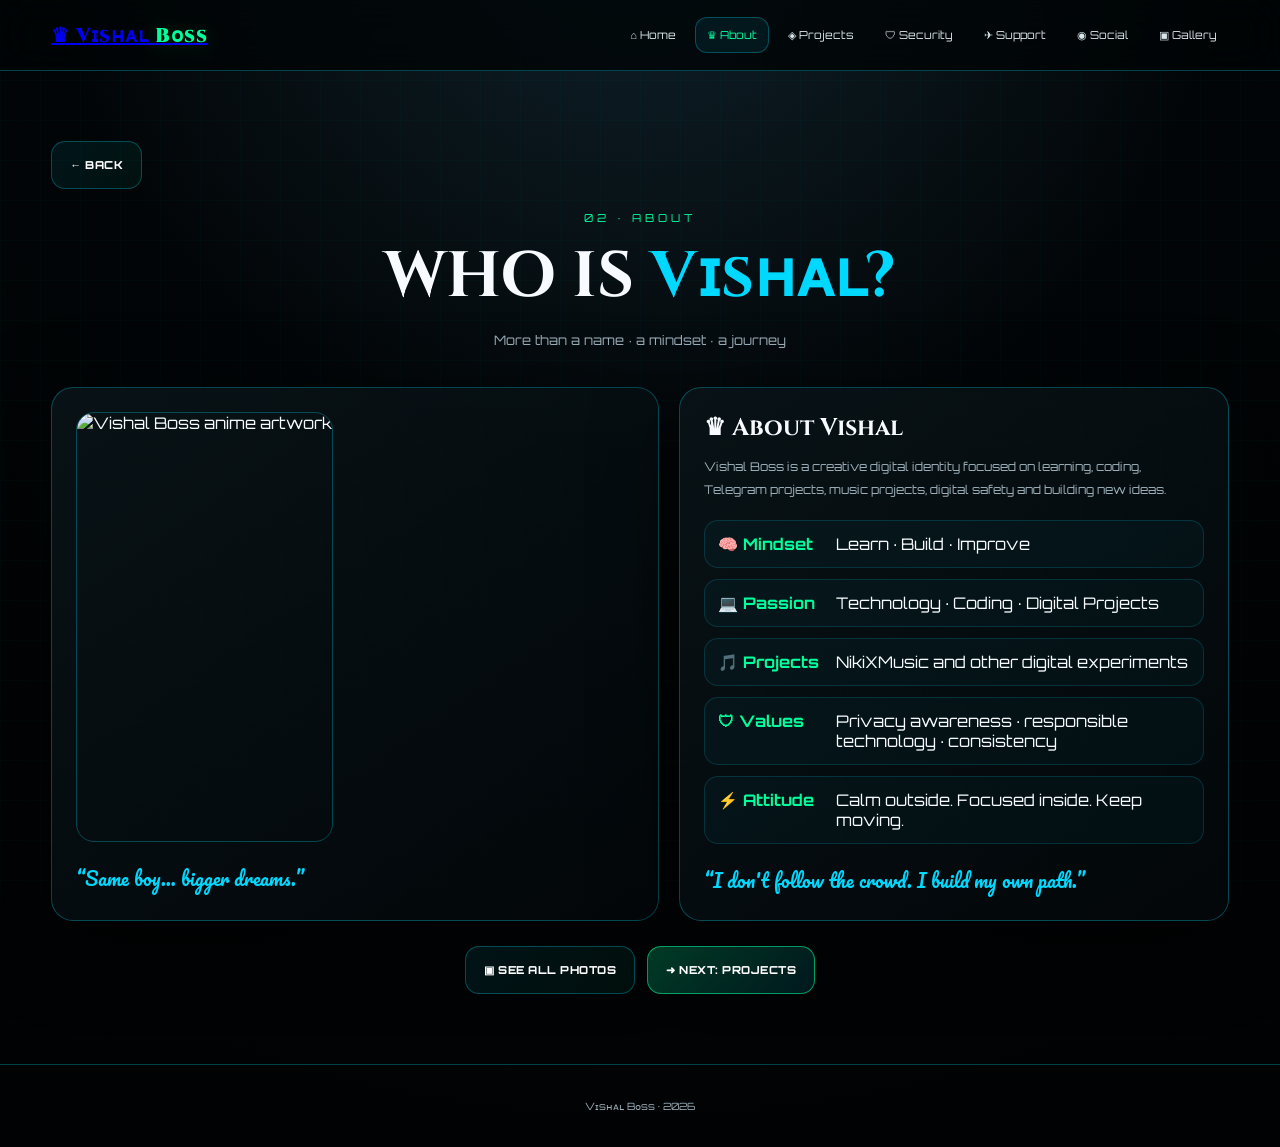
==== about.html @ 3a6fa352 "Add files via upload" ====
<!doctype html><html lang="en"><head><meta charset="utf-8"><meta name="viewport" content="width=device-width,initial-scale=1"><title>Who Is Vishal? — Vɪsʜᴀʟ Bᴏss</title><link rel="stylesheet" href="style.css"></head><body><header class="topbar"><div class="container nav"><a class="brand" href="home.html">♛ Vɪsʜᴀʟ <span>Bᴏss</span></a><button class="menuBtn" onclick="toggleNav()">☰</button><nav class="navlinks"><a href="home.html">⌂ Home</a><a class="active" href="about.html">♛ About</a><a href="projects.html">◈ Projects</a><a href="security.html">🛡 Security</a><a href="support.html">✈ Support</a><a href="social.html">◉ Social</a><a href="gallery.html">▣ Gallery</a></nav></div></header><main class="container page"><button class="btn back" onclick="goBack()">← BACK</button><div class="page-head"><div class="num">02 · ABOUT</div><h1>WHO IS <span style="color:var(--cyan)">Vɪsʜᴀʟ?</span></h1><p>More than a name · a mindset · a journey</p></div><div class="profile"><div class="card"><img src="assets/about.jpg" alt="Vishal Boss anime artwork" onclick="openLight(this.src)"><div class="quote">“Same boy… bigger dreams.”</div></div><div class="card"><h2>♛ About Vishal</h2><p style="margin-top:12px">Vishal Boss is a creative digital identity focused on learning, coding, Telegram projects, music projects, digital safety and building new ideas.</p><div class="facts"><div class="fact"><b>🧠 Mindset</b><span>Learn · Build · Improve</span></div><div class="fact"><b>💻 Passion</b><span>Technology · Coding · Digital Projects</span></div><div class="fact"><b>🎵 Projects</b><span>NikiXMusic and other digital experiments</span></div><div class="fact"><b>🛡 Values</b><span>Privacy awareness · responsible technology · consistency</span></div><div class="fact"><b>⚡ Attitude</b><span>Calm outside. Focused inside. Keep moving.</span></div></div><div class="quote">“I don't follow the crowd. I build my own path.”</div></div></div><div class="buttons"><a class="btn" href="gallery.html">▣ SEE ALL PHOTOS</a><a class="btn primary" href="projects.html">➜ NEXT: PROJECTS</a></div></main><div id="lightbox" class="lightbox" onclick="closeLight()"><button class="close">✕</button><img src="assets/about.jpg" alt="Preview"></div><footer class="footer">Vɪsʜᴀʟ Bᴏss · <span class="year"></span></footer><script src="script.js"></script></body></html>
---- style.css ----
@import url('https://fonts.googleapis.com/css2?family=Cinzel:wght@600;700;800;900&family=Orbitron:wght@500;600;700;800&family=Pacifico&display=swap');
:root{--bg:#020507;--panel:rgba(7,13,17,.82);--panel2:rgba(8,20,25,.72);--text:#f7fbff;--muted:#9db0ba;--cyan:#00d9ff;--green:#00ff9d;--red:#ff174f;--blue:#1da1ff;--line:rgba(0,230,255,.28);--glow:rgba(0,255,157,.22);--shadow:0 20px 80px rgba(0,0,0,.55)}
*{box-sizing:border-box;margin:0;padding:0}html{scroll-behavior:smooth}body{min-height:100vh;background:radial-gradient(circle at 50% -10%,#10232c 0,#020507 42%,#010203 100%);color:var(--text);font-family:'Orbitron',Arial,sans-serif;overflow-x:hidden}body:before{content:"";position:fixed;inset:0;pointer-events:none;z-index:-2;background:linear-gradient(rgba(0,255,157,.025) 1px,transparent 1px),linear-gradient(90deg,rgba(0,217,255,.025) 1px,transparent 1px);background-size:40px 40px}.container{width:min(1180px,92%);margin:auto}.topbar{position:sticky;top:0;z-index:50;background:rgba(1,4,6,.78);backdrop-filter:blur(18px);border-bottom:1px solid var(--line)}.nav{min-height:70px;display:flex;align-items:center;justify-content:space-between;gap:15px}.brand{font-family:'Cinzel',serif;font-size:20px;font-weight:900;letter-spacing:1px}.brand span{color:var(--green);text-shadow:0 0 20px var(--glow)}.navlinks{display:flex;gap:7px;flex-wrap:wrap;justify-content:flex-end}.navlinks a{color:#d9e7ec;text-decoration:none;font-size:11px;padding:10px 11px;border:1px solid transparent;border-radius:12px}.navlinks a:hover,.navlinks a.active{border-color:var(--line);background:rgba(0,217,255,.08);color:var(--green)}.menuBtn{display:none;background:none;border:1px solid var(--line);color:white;border-radius:10px;padding:10px;font-size:18px}.hero{min-height:calc(100vh - 70px);display:grid;place-items:center;padding:55px 0}.hero-card{position:relative;overflow:hidden;border:1px solid var(--line);border-radius:30px;background:var(--panel);box-shadow:var(--shadow);padding:24px}.hero-card:after{content:"";position:absolute;inset:-40%;background:conic-gradient(from 0deg,transparent,rgba(0,255,157,.12),transparent 35%);animation:spin 12s linear infinite;z-index:0}.hero-inner{position:relative;z-index:1}.hero-img{width:100%;max-height:680px;object-fit:cover;border-radius:23px;border:1px solid rgba(255,255,255,.08);display:block;filter:saturate(1.05) contrast(1.05)}.hero-copy{text-align:center;padding:30px 10px 10px}.eyebrow{font-size:12px;letter-spacing:5px;color:var(--green);margin-bottom:13px}.title{font-family:'Cinzel',serif;font-size:clamp(48px,10vw,108px);line-height:.95;letter-spacing:3px;text-transform:uppercase;text-shadow:0 0 25px rgba(0,217,255,.22)}.title .accent{color:var(--cyan)}.script{font-family:'Pacifico',cursive;color:var(--green);font-size:clamp(18px,3vw,28px);margin-top:14px}.tagline{max-width:700px;margin:18px auto;color:var(--muted);line-height:1.8;font-size:13px}.buttons{display:flex;gap:12px;justify-content:center;flex-wrap:wrap;margin-top:25px}.btn{display:inline-flex;align-items:center;justify-content:center;gap:10px;min-height:48px;padding:0 18px;border:1px solid var(--line);border-radius:14px;color:white;text-decoration:none;background:linear-gradient(135deg,rgba(0,217,255,.08),rgba(0,255,157,.05));font-family:'Orbitron',sans-serif;font-size:11px;font-weight:800;letter-spacing:.5px;transition:.25s;cursor:pointer}.btn:hover{transform:translateY(-3px);border-color:var(--green);box-shadow:0 12px 30px var(--glow);color:var(--green)}.btn.primary{background:linear-gradient(135deg,rgba(0,255,157,.22),rgba(0,217,255,.1));border-color:rgba(0,255,157,.55)}.page{padding:70px 0}.page-head{text-align:center;margin-bottom:35px}.page-head .num{font-size:11px;letter-spacing:4px;color:var(--green)}.page-head h1{font-family:'Cinzel',serif;font-size:clamp(34px,7vw,64px);margin:9px 0}.page-head p{color:var(--muted);line-height:1.8;font-size:13px}.grid{display:grid;grid-template-columns:repeat(2,1fr);gap:18px}.card{border:1px solid var(--line);background:linear-gradient(145deg,rgba(9,20,24,.9),rgba(3,8,11,.82));border-radius:22px;padding:24px;box-shadow:var(--shadow);transition:.25s}.card:hover{transform:translateY(-4px);border-color:rgba(0,255,157,.55)}.card h2,.card h3{font-family:'Cinzel',serif}.card p{color:var(--muted);line-height:1.9;font-size:12px}.profile{display:grid;grid-template-columns:1.05fr .95fr;gap:20px;align-items:stretch}.profile img{width:100%;height:100%;min-height:430px;object-fit:cover;border-radius:18px;border:1px solid var(--line)}.facts{display:grid;gap:11px;margin-top:18px}.fact{display:flex;gap:13px;align-items:flex-start;padding:13px;border:1px solid rgba(0,217,255,.16);border-radius:14px;background:rgba(0,217,255,.035)}.fact b{color:var(--green);min-width:105px}.quote{font-family:'Pacifico',cursive;color:var(--cyan);font-size:19px;line-height:1.7;margin-top:20px}.project-img{width:100%;height:250px;object-fit:cover;border-radius:16px;margin-bottom:16px;border:1px solid var(--line)}.icon{font-size:32px;margin-bottom:10px}.social-grid{display:grid;grid-template-columns:repeat(2,1fr);gap:15px}.social{display:flex;align-items:center;gap:15px;min-height:78px;text-decoration:none;color:white;border:1px solid var(--line);border-radius:18px;padding:15px;background:var(--panel);transition:.25s}.social:hover{transform:translateY(-3px);border-color:var(--green);box-shadow:0 12px 35px var(--glow)}.social-icon{width:52px;height:52px;border-radius:50%;display:grid;place-items:center;font-size:27px;background:#07151a;border:1px solid var(--line);overflow:hidden;flex:0 0 52px}.social-icon img{width:100%;height:100%;display:block}.btn-icon{width:32px;height:32px;object-fit:contain;border-radius:50%;flex:0 0 32px}.bot-avatar{width:42px;height:42px;object-fit:cover;border-radius:50%;flex:0 0 42px;border:1px solid rgba(0,255,157,.55);box-shadow:0 0 14px rgba(0,255,157,.15)}.botbtn{min-height:60px}.vishal-link .btn-icon{box-shadow:0 0 16px rgba(0,217,255,.2)}.bot-mini{font-size:20px;color:var(--green)}.social strong{display:block;font-family:'Cinzel',serif}.social small{color:var(--muted);font-size:10px;display:block;margin-top:5px}.subbuttons{display:none;margin-top:12px;padding:12px;border-left:2px solid var(--green);gap:10px;flex-direction:column}.subbuttons.open{display:flex}.botbtn{justify-content:flex-start}.telegram{--app:#229ed9}.whatsapp{--app:#25d366}.youtube{--app:#ff0033}.instagram{--app:#e1306c}.botbtn .appdot{width:11px;height:11px;border-radius:50%;background:var(--app);box-shadow:0 0 14px var(--app)}.gallery-wrap{text-align:center}.gallery-photo{width:min(850px,100%);height:min(72vh,720px);object-fit:contain;background:#010203;border:1px solid var(--line);border-radius:22px;display:block;margin:0 auto 18px;box-shadow:var(--shadow)}.gallery-count{color:var(--green);font-size:11px;letter-spacing:3px}.note{color:var(--muted);font-size:11px;line-height:1.8;margin-top:15px}.footer{border-top:1px solid var(--line);padding:35px 0;color:var(--muted);text-align:center;font-size:10px}.footer strong{color:var(--green)}.back{margin-bottom:22px}.pill{display:inline-block;border:1px solid var(--line);padding:7px 11px;border-radius:99px;color:var(--green);font-size:10px;margin:4px}.list{display:grid;gap:10px;margin-top:15px}.list div{padding:13px;border:1px solid rgba(0,217,255,.14);border-radius:13px;color:#d9e7ec;font-size:11px}.list b{color:var(--green)}.warning{padding:14px;border:1px dashed rgba(255,23,79,.4);border-radius:14px;color:#ffc1cd;font-size:11px;line-height:1.7;margin-top:15px}.lightbox{position:fixed;inset:0;background:rgba(0,0,0,.9);z-index:100;display:none;align-items:center;justify-content:center;padding:20px}.lightbox.open{display:flex}.lightbox img{max-width:95vw;max-height:90vh;object-fit:contain;border-radius:18px}.close{position:fixed;top:20px;right:20px;border:1px solid var(--line);background:#071015;color:white;border-radius:12px;padding:10px 14px;cursor:pointer}
@keyframes spin{to{transform:rotate(360deg)}}
@media(max-width:820px){.navlinks{display:none}.menuBtn{display:block}.navlinks.open{display:flex;position:absolute;left:4%;right:4%;top:70px;background:rgba(2,7,9,.98);padding:12px;border:1px solid var(--line);border-radius:16px}.navlinks a{width:100%;text-align:center}.grid,.profile,.social-grid{grid-template-columns:1fr}.hero{padding:25px 0}.hero-card{padding:12px;border-radius:22px}.hero-img{max-height:65vh}.profile img{min-height:300px}.page{padding:50px 0}}
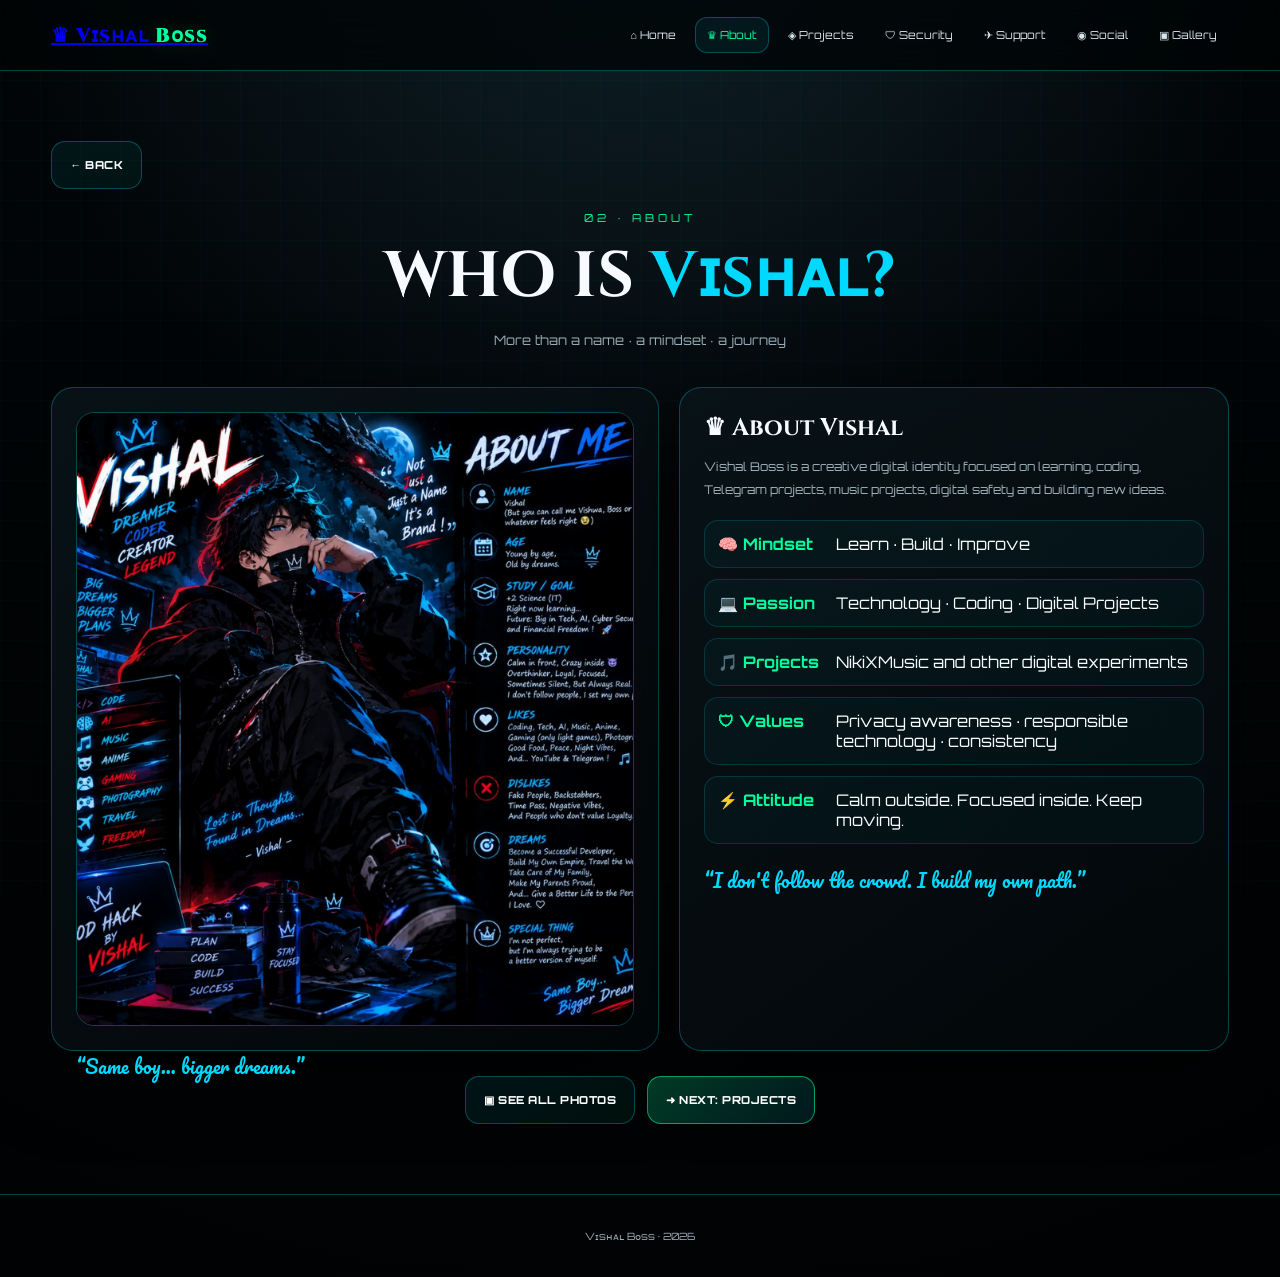
==== commit 5311a51f: "Update about.html" ====
--- a/about.html
+++ b/about.html
@@ -1 +1 @@
-<!doctype html><html lang="en"><head><meta charset="utf-8"><meta name="viewport" content="width=device-width,initial-scale=1"><title>Who Is Vishal? — Vɪsʜᴀʟ Bᴏss</title><link rel="stylesheet" href="style.css"></head><body><header class="topbar"><div class="container nav"><a class="brand" href="home.html">♛ Vɪsʜᴀʟ <span>Bᴏss</span></a><button class="menuBtn" onclick="toggleNav()">☰</button><nav class="navlinks"><a href="home.html">⌂ Home</a><a class="active" href="about.html">♛ About</a><a href="projects.html">◈ Projects</a><a href="security.html">🛡 Security</a><a href="support.html">✈ Support</a><a href="social.html">◉ Social</a><a href="gallery.html">▣ Gallery</a></nav></div></header><main class="container page"><button class="btn back" onclick="goBack()">← BACK</button><div class="page-head"><div class="num">02 · ABOUT</div><h1>WHO IS <span style="color:var(--cyan)">Vɪsʜᴀʟ?</span></h1><p>More than a name · a mindset · a journey</p></div><div class="profile"><div class="card"><img src="assets/about.jpg" alt="Vishal Boss anime artwork" onclick="openLight(this.src)"><div class="quote">“Same boy… bigger dreams.”</div></div><div class="card"><h2>♛ About Vishal</h2><p style="margin-top:12px">Vishal Boss is a creative digital identity focused on learning, coding, Telegram projects, music projects, digital safety and building new ideas.</p><div class="facts"><div class="fact"><b>🧠 Mindset</b><span>Learn · Build · Improve</span></div><div class="fact"><b>💻 Passion</b><span>Technology · Coding · Digital Projects</span></div><div class="fact"><b>🎵 Projects</b><span>NikiXMusic and other digital experiments</span></div><div class="fact"><b>🛡 Values</b><span>Privacy awareness · responsible technology · consistency</span></div><div class="fact"><b>⚡ Attitude</b><span>Calm outside. Focused inside. Keep moving.</span></div></div><div class="quote">“I don't follow the crowd. I build my own path.”</div></div></div><div class="buttons"><a class="btn" href="gallery.html">▣ SEE ALL PHOTOS</a><a class="btn primary" href="projects.html">➜ NEXT: PROJECTS</a></div></main><div id="lightbox" class="lightbox" onclick="closeLight()"><button class="close">✕</button><img src="assets/about.jpg" alt="Preview"></div><footer class="footer">Vɪsʜᴀʟ Bᴏss · <span class="year"></span></footer><script src="script.js"></script></body></html>
+<!doctype html><html lang="en"><head><meta charset="utf-8"><meta name="viewport" content="width=device-width,initial-scale=1"><title>Who Is Vishal? — Vɪsʜᴀʟ Bᴏss</title><link rel="stylesheet" href="style.css"></head><body><header class="topbar"><div class="container nav"><a class="brand" href="home.html">♛ Vɪsʜᴀʟ <span>Bᴏss</span></a><button class="menuBtn" onclick="toggleNav()">☰</button><nav class="navlinks"><a href="home.html">⌂ Home</a><a class="active" href="about.html">♛ About</a><a href="projects.html">◈ Projects</a><a href="security.html">🛡 Security</a><a href="support.html">✈ Support</a><a href="social.html">◉ Social</a><a href="gallery.html">▣ Gallery</a></nav></div></header><main class="container page"><button class="btn back" onclick="goBack()">← BACK</button><div class="page-head"><div class="num">02 · ABOUT</div><h1>WHO IS <span style="color:var(--cyan)">Vɪsʜᴀʟ?</span></h1><p>More than a name · a mindset · a journey</p></div><div class="profile"><div class="card"><img src="about.jpg" alt="Vishal Boss anime artwork" onclick="openLight(this.src)"><div class="quote">“Same boy… bigger dreams.”</div></div><div class="card"><h2>♛ About Vishal</h2><p style="margin-top:12px">Vishal Boss is a creative digital identity focused on learning, coding, Telegram projects, music projects, digital safety and building new ideas.</p><div class="facts"><div class="fact"><b>🧠 Mindset</b><span>Learn · Build · Improve</span></div><div class="fact"><b>💻 Passion</b><span>Technology · Coding · Digital Projects</span></div><div class="fact"><b>🎵 Projects</b><span>NikiXMusic and other digital experiments</span></div><div class="fact"><b>🛡 Values</b><span>Privacy awareness · responsible technology · consistency</span></div><div class="fact"><b>⚡ Attitude</b><span>Calm outside. Focused inside. Keep moving.</span></div></div><div class="quote">“I don't follow the crowd. I build my own path.”</div></div></div><div class="buttons"><a class="btn" href="gallery.html">▣ SEE ALL PHOTOS</a><a class="btn primary" href="projects.html">➜ NEXT: PROJECTS</a></div></main><div id="lightbox" class="lightbox" onclick="closeLight()"><button class="close">✕</button><img src="assets/about.jpg" alt="Preview"></div><footer class="footer">Vɪsʜᴀʟ Bᴏss · <span class="year"></span></footer><script src="script.js"></script></body></html>
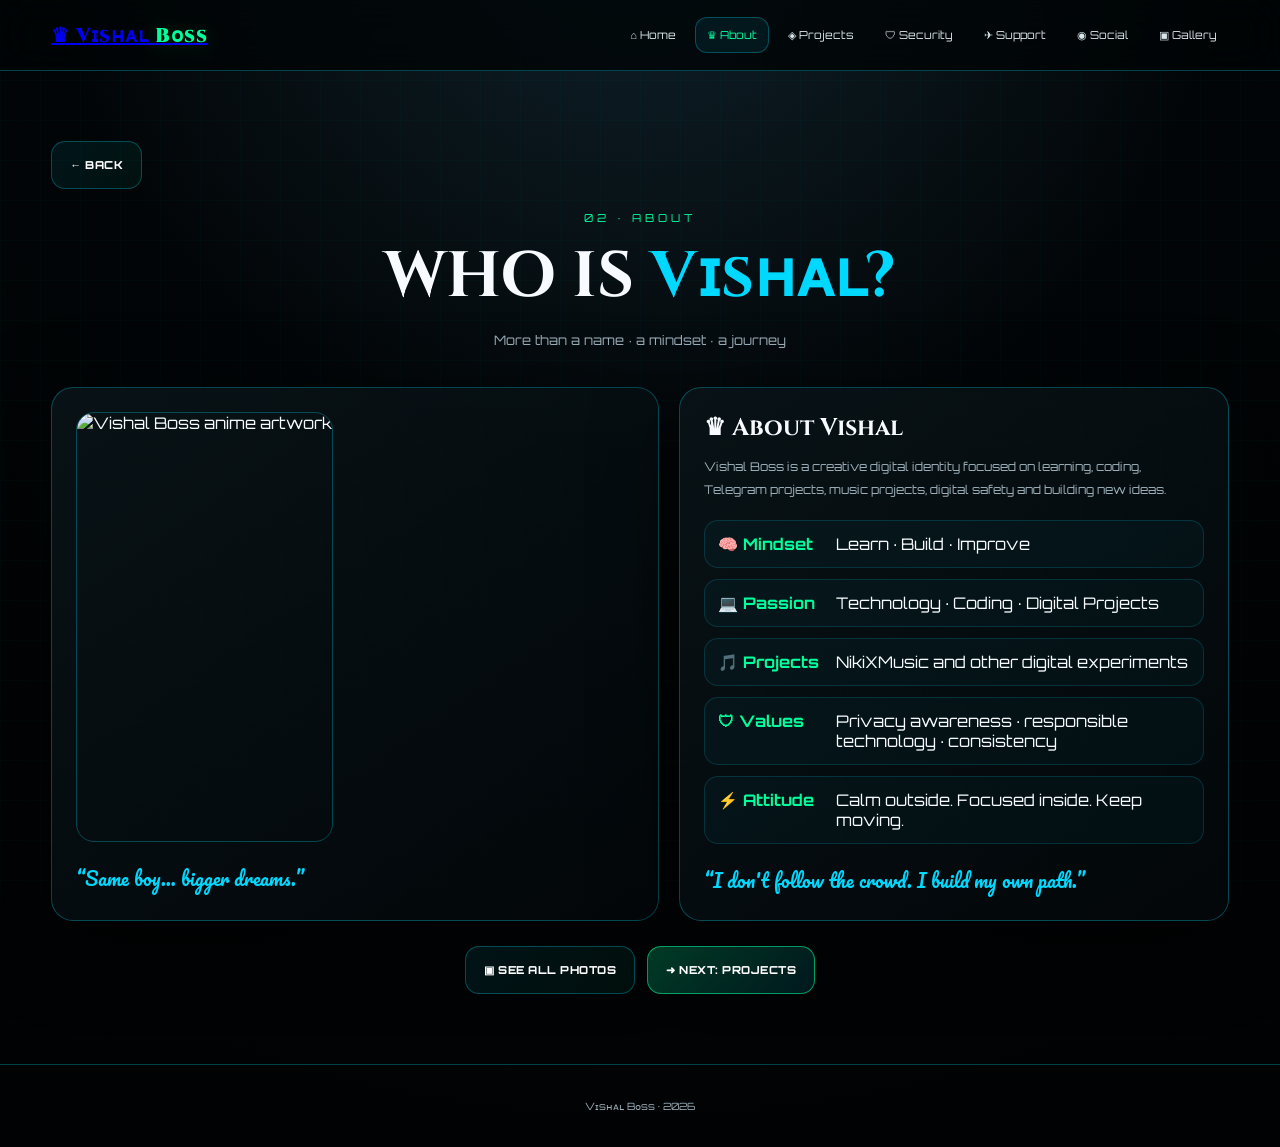
==== commit 68b62507: "Update about.html" ====
--- a/about.html
+++ b/about.html
@@ -1 +1 @@
-<!doctype html><html lang="en"><head><meta charset="utf-8"><meta name="viewport" content="width=device-width,initial-scale=1"><title>Who Is Vishal? — Vɪsʜᴀʟ Bᴏss</title><link rel="stylesheet" href="style.css"></head><body><header class="topbar"><div class="container nav"><a class="brand" href="home.html">♛ Vɪsʜᴀʟ <span>Bᴏss</span></a><button class="menuBtn" onclick="toggleNav()">☰</button><nav class="navlinks"><a href="home.html">⌂ Home</a><a class="active" href="about.html">♛ About</a><a href="projects.html">◈ Projects</a><a href="security.html">🛡 Security</a><a href="support.html">✈ Support</a><a href="social.html">◉ Social</a><a href="gallery.html">▣ Gallery</a></nav></div></header><main class="container page"><button class="btn back" onclick="goBack()">← BACK</button><div class="page-head"><div class="num">02 · ABOUT</div><h1>WHO IS <span style="color:var(--cyan)">Vɪsʜᴀʟ?</span></h1><p>More than a name · a mindset · a journey</p></div><div class="profile"><div class="card"><img src="about.jpg" alt="Vishal Boss anime artwork" onclick="openLight(this.src)"><div class="quote">“Same boy… bigger dreams.”</div></div><div class="card"><h2>♛ About Vishal</h2><p style="margin-top:12px">Vishal Boss is a creative digital identity focused on learning, coding, Telegram projects, music projects, digital safety and building new ideas.</p><div class="facts"><div class="fact"><b>🧠 Mindset</b><span>Learn · Build · Improve</span></div><div class="fact"><b>💻 Passion</b><span>Technology · Coding · Digital Projects</span></div><div class="fact"><b>🎵 Projects</b><span>NikiXMusic and other digital experiments</span></div><div class="fact"><b>🛡 Values</b><span>Privacy awareness · responsible technology · consistency</span></div><div class="fact"><b>⚡ Attitude</b><span>Calm outside. Focused inside. Keep moving.</span></div></div><div class="quote">“I don't follow the crowd. I build my own path.”</div></div></div><div class="buttons"><a class="btn" href="gallery.html">▣ SEE ALL PHOTOS</a><a class="btn primary" href="projects.html">➜ NEXT: PROJECTS</a></div></main><div id="lightbox" class="lightbox" onclick="closeLight()"><button class="close">✕</button><img src="assets/about.jpg" alt="Preview"></div><footer class="footer">Vɪsʜᴀʟ Bᴏss · <span class="year"></span></footer><script src="script.js"></script></body></html>
+<!doctype html><html lang="en"><head><meta charset="utf-8"><meta name="viewport" content="width=device-width,initial-scale=1"><title>Who Is Vishal? — Vɪsʜᴀʟ Bᴏss</title><link rel="stylesheet" href="style.css"></head><body><header class="topbar"><div class="container nav"><a class="brand" href="home.html">♛ Vɪsʜᴀʟ <span>Bᴏss</span></a><button class="menuBtn" onclick="toggleNav()">☰</button><nav class="navlinks"><a href="home.html">⌂ Home</a><a class="active" href="about.html">♛ About</a><a href="projects.html">◈ Projects</a><a href="security.html">🛡 Security</a><a href="support.html">✈ Support</a><a href="social.html">◉ Social</a><a href="gallery.html">▣ Gallery</a></nav></div></header><main class="container page"><button class="btn back" onclick="goBack()">← BACK</button><div class="page-head"><div class="num">02 · ABOUT</div><h1>WHO IS <span style="color:var(--cyan)">Vɪsʜᴀʟ?</span></h1><p>More than a name · a mindset · a journey</p></div><div class="profile"><div class="card"><img src="assets/about.jpg" alt="Vishal Boss anime artwork" onclick="openLight(this.src)"><div class="quote">“Same boy… bigger dreams.”</div></div><div class="card"><h2>♛ About Vishal</h2><p style="margin-top:12px">Vishal Boss is a creative digital identity focused on learning, coding, Telegram projects, music projects, digital safety and building new ideas.</p><div class="facts"><div class="fact"><b>🧠 Mindset</b><span>Learn · Build · Improve</span></div><div class="fact"><b>💻 Passion</b><span>Technology · Coding · Digital Projects</span></div><div class="fact"><b>🎵 Projects</b><span>NikiXMusic and other digital experiments</span></div><div class="fact"><b>🛡 Values</b><span>Privacy awareness · responsible technology · consistency</span></div><div class="fact"><b>⚡ Attitude</b><span>Calm outside. Focused inside. Keep moving.</span></div></div><div class="quote">“I don't follow the crowd. I build my own path.”</div></div></div><div class="buttons"><a class="btn" href="gallery.html">▣ SEE ALL PHOTOS</a><a class="btn primary" href="projects.html">➜ NEXT: PROJECTS</a></div></main><div id="lightbox" class="lightbox" onclick="closeLight()"><button class="close">✕</button><img src="assets/about.jpg" alt="Preview"></div><footer class="footer">Vɪsʜᴀʟ Bᴏss · <span class="year"></span></footer><script src="script.js"></script></body></html>
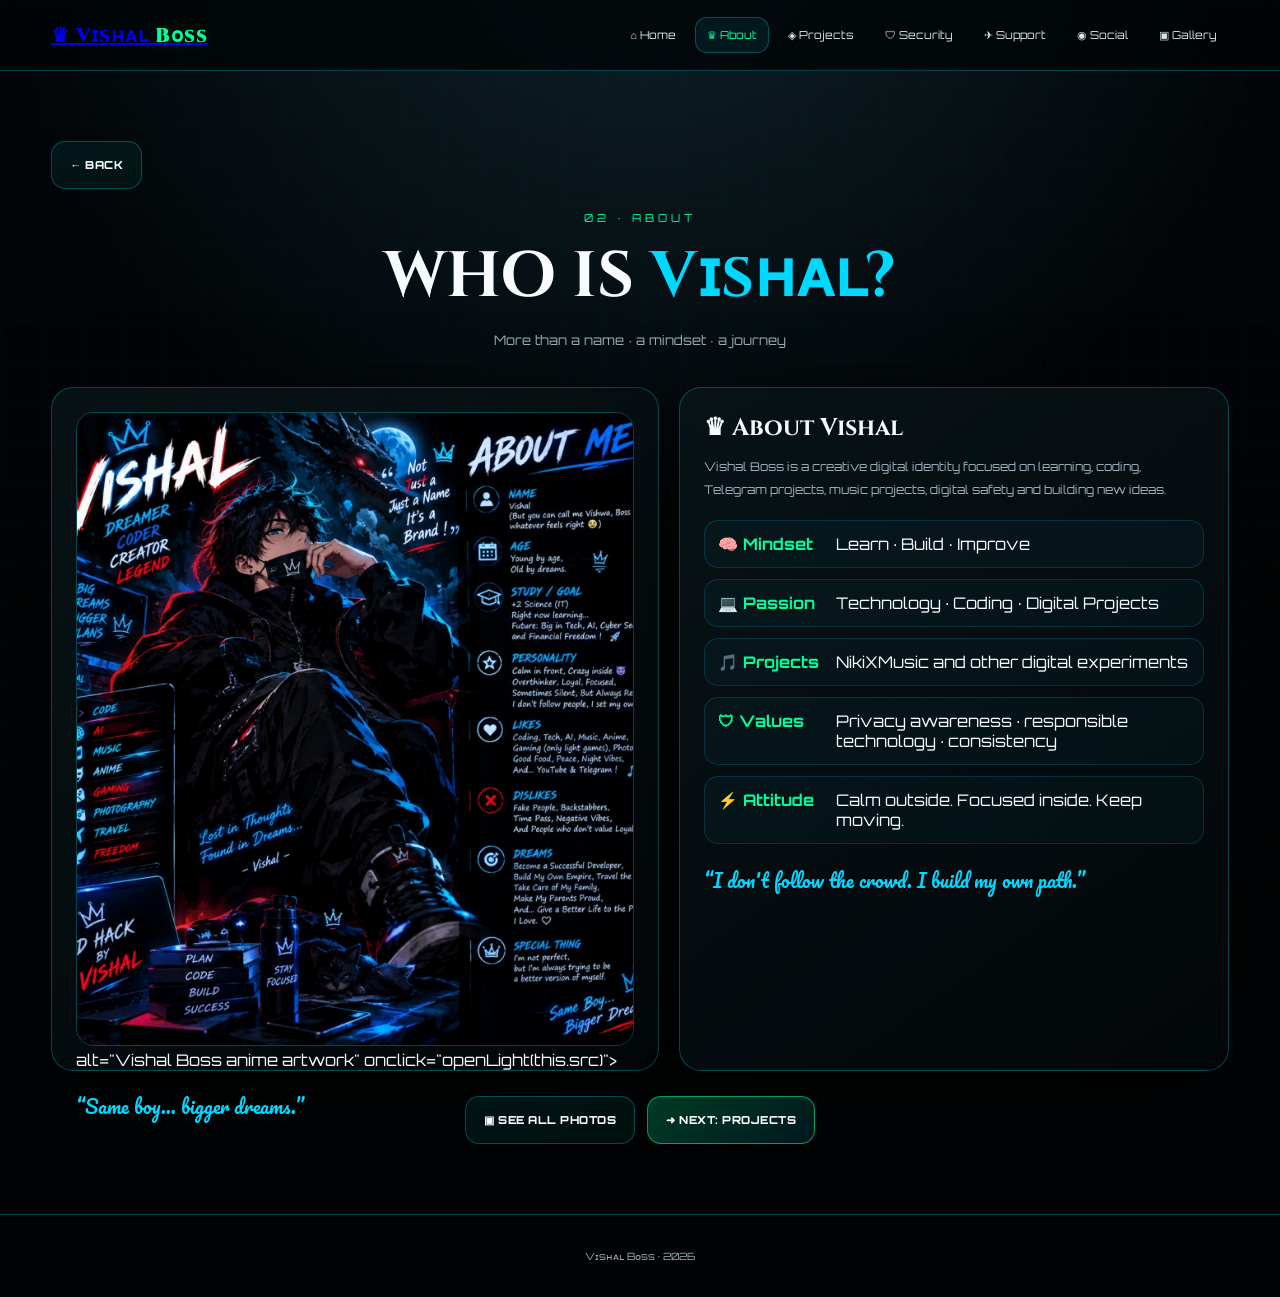
==== commit e4e8c17f: "Update about.html" ====
--- a/about.html
+++ b/about.html
@@ -1 +1 @@
-<!doctype html><html lang="en"><head><meta charset="utf-8"><meta name="viewport" content="width=device-width,initial-scale=1"><title>Who Is Vishal? — Vɪsʜᴀʟ Bᴏss</title><link rel="stylesheet" href="style.css"></head><body><header class="topbar"><div class="container nav"><a class="brand" href="home.html">♛ Vɪsʜᴀʟ <span>Bᴏss</span></a><button class="menuBtn" onclick="toggleNav()">☰</button><nav class="navlinks"><a href="home.html">⌂ Home</a><a class="active" href="about.html">♛ About</a><a href="projects.html">◈ Projects</a><a href="security.html">🛡 Security</a><a href="support.html">✈ Support</a><a href="social.html">◉ Social</a><a href="gallery.html">▣ Gallery</a></nav></div></header><main class="container page"><button class="btn back" onclick="goBack()">← BACK</button><div class="page-head"><div class="num">02 · ABOUT</div><h1>WHO IS <span style="color:var(--cyan)">Vɪsʜᴀʟ?</span></h1><p>More than a name · a mindset · a journey</p></div><div class="profile"><div class="card"><img src="assets/about.jpg" alt="Vishal Boss anime artwork" onclick="openLight(this.src)"><div class="quote">“Same boy… bigger dreams.”</div></div><div class="card"><h2>♛ About Vishal</h2><p style="margin-top:12px">Vishal Boss is a creative digital identity focused on learning, coding, Telegram projects, music projects, digital safety and building new ideas.</p><div class="facts"><div class="fact"><b>🧠 Mindset</b><span>Learn · Build · Improve</span></div><div class="fact"><b>💻 Passion</b><span>Technology · Coding · Digital Projects</span></div><div class="fact"><b>🎵 Projects</b><span>NikiXMusic and other digital experiments</span></div><div class="fact"><b>🛡 Values</b><span>Privacy awareness · responsible technology · consistency</span></div><div class="fact"><b>⚡ Attitude</b><span>Calm outside. Focused inside. Keep moving.</span></div></div><div class="quote">“I don't follow the crowd. I build my own path.”</div></div></div><div class="buttons"><a class="btn" href="gallery.html">▣ SEE ALL PHOTOS</a><a class="btn primary" href="projects.html">➜ NEXT: PROJECTS</a></div></main><div id="lightbox" class="lightbox" onclick="closeLight()"><button class="close">✕</button><img src="assets/about.jpg" alt="Preview"></div><footer class="footer">Vɪsʜᴀʟ Bᴏss · <span class="year"></span></footer><script src="script.js"></script></body></html>
+<!doctype html><html lang="en"><head><meta charset="utf-8"><meta name="viewport" content="width=device-width,initial-scale=1"><title>Who Is Vishal? — Vɪsʜᴀʟ Bᴏss</title><link rel="stylesheet" href="style.css"></head><body><header class="topbar"><div class="container nav"><a class="brand" href="home.html">♛ Vɪsʜᴀʟ <span>Bᴏss</span></a><button class="menuBtn" onclick="toggleNav()">☰</button><nav class="navlinks"><a href="home.html">⌂ Home</a><a class="active" href="about.html">♛ About</a><a href="projects.html">◈ Projects</a><a href="security.html">🛡 Security</a><a href="support.html">✈ Support</a><a href="social.html">◉ Social</a><a href="gallery.html">▣ Gallery</a></nav></div></header><main class="container page"><button class="btn back" onclick="goBack()">← BACK</button><div class="page-head"><div class="num">02 · ABOUT</div><h1>WHO IS <span style="color:var(--cyan)">Vɪsʜᴀʟ?</span></h1><p>More than a name · a mindset · a journey</p></div><div class="profile"><div class="card"><img src="about.jpg"> alt="Vishal Boss anime artwork" onclick="openLight(this.src)"><div class="quote">“Same boy… bigger dreams.”</div></div><div class="card"><h2>♛ About Vishal</h2><p style="margin-top:12px">Vishal Boss is a creative digital identity focused on learning, coding, Telegram projects, music projects, digital safety and building new ideas.</p><div class="facts"><div class="fact"><b>🧠 Mindset</b><span>Learn · Build · Improve</span></div><div class="fact"><b>💻 Passion</b><span>Technology · Coding · Digital Projects</span></div><div class="fact"><b>🎵 Projects</b><span>NikiXMusic and other digital experiments</span></div><div class="fact"><b>🛡 Values</b><span>Privacy awareness · responsible technology · consistency</span></div><div class="fact"><b>⚡ Attitude</b><span>Calm outside. Focused inside. Keep moving.</span></div></div><div class="quote">“I don't follow the crowd. I build my own path.”</div></div></div><div class="buttons"><a class="btn" href="gallery.html">▣ SEE ALL PHOTOS</a><a class="btn primary" href="projects.html">➜ NEXT: PROJECTS</a></div></main><div id="lightbox" class="lightbox" onclick="closeLight()"><button class="close">✕</button><img src="about.jpg"> alt="Preview"></div><footer class="footer">Vɪsʜᴀʟ Bᴏss · <span class="year"></span></footer><script src="script.js"></script></body></html>
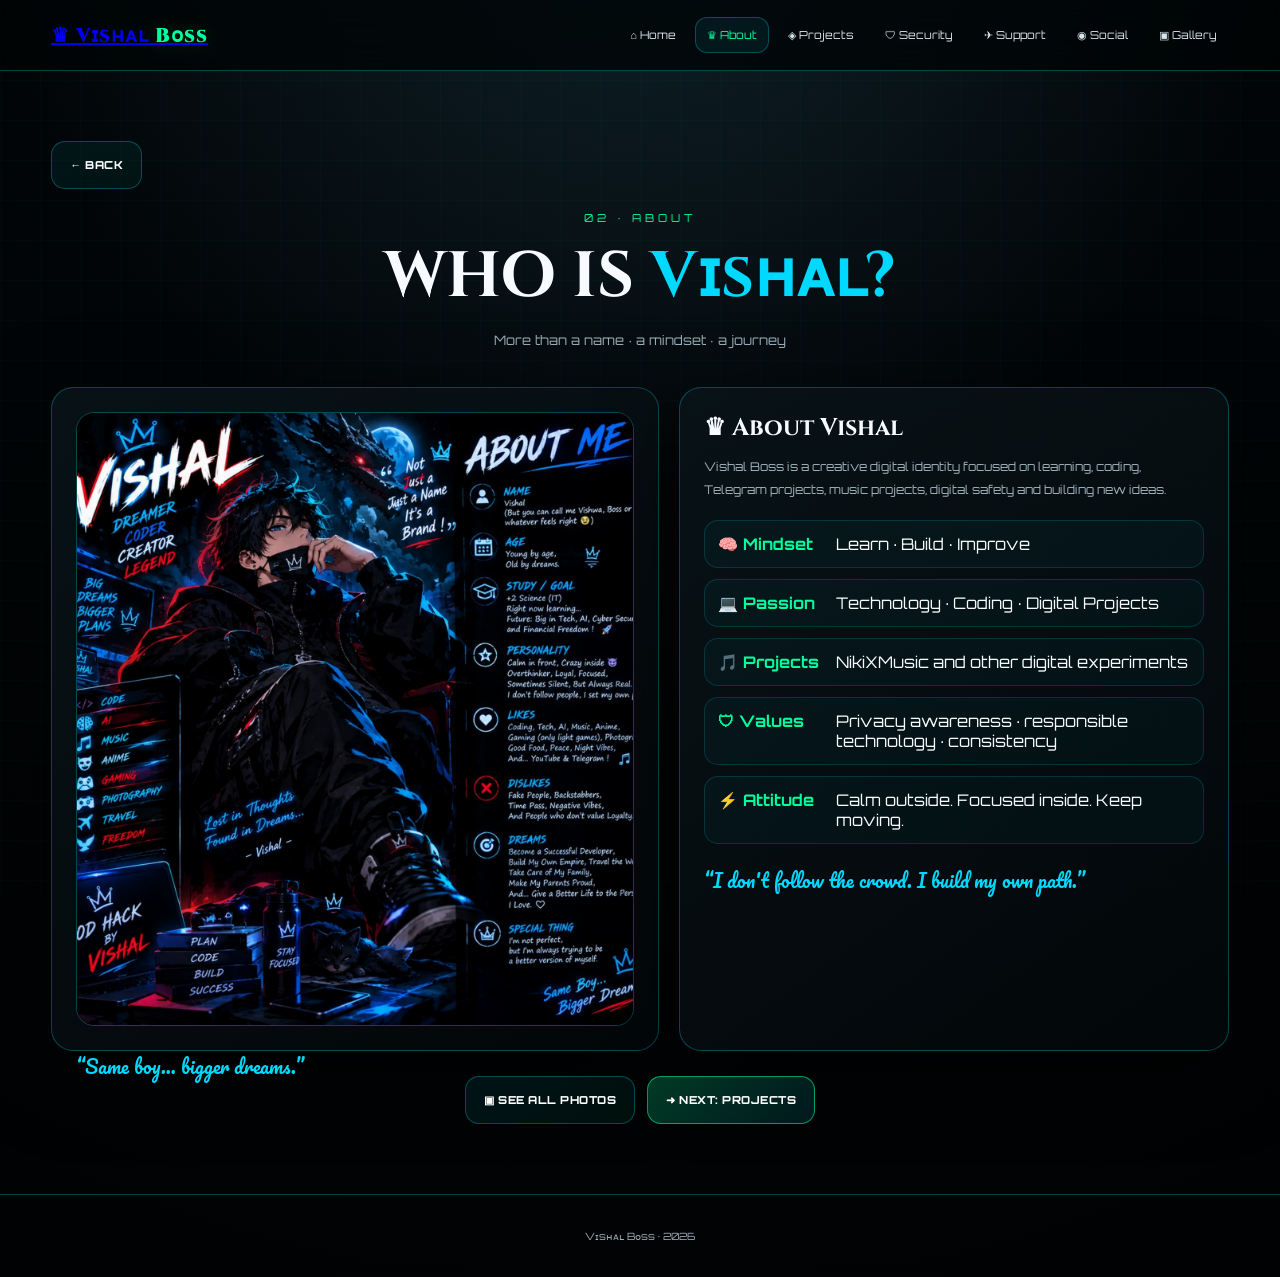
==== commit 94da47df: "Update about.html" ====
--- a/about.html
+++ b/about.html
@@ -1 +1 @@
-<!doctype html><html lang="en"><head><meta charset="utf-8"><meta name="viewport" content="width=device-width,initial-scale=1"><title>Who Is Vishal? — Vɪsʜᴀʟ Bᴏss</title><link rel="stylesheet" href="style.css"></head><body><header class="topbar"><div class="container nav"><a class="brand" href="home.html">♛ Vɪsʜᴀʟ <span>Bᴏss</span></a><button class="menuBtn" onclick="toggleNav()">☰</button><nav class="navlinks"><a href="home.html">⌂ Home</a><a class="active" href="about.html">♛ About</a><a href="projects.html">◈ Projects</a><a href="security.html">🛡 Security</a><a href="support.html">✈ Support</a><a href="social.html">◉ Social</a><a href="gallery.html">▣ Gallery</a></nav></div></header><main class="container page"><button class="btn back" onclick="goBack()">← BACK</button><div class="page-head"><div class="num">02 · ABOUT</div><h1>WHO IS <span style="color:var(--cyan)">Vɪsʜᴀʟ?</span></h1><p>More than a name · a mindset · a journey</p></div><div class="profile"><div class="card"><img src="about.jpg"> alt="Vishal Boss anime artwork" onclick="openLight(this.src)"><div class="quote">“Same boy… bigger dreams.”</div></div><div class="card"><h2>♛ About Vishal</h2><p style="margin-top:12px">Vishal Boss is a creative digital identity focused on learning, coding, Telegram projects, music projects, digital safety and building new ideas.</p><div class="facts"><div class="fact"><b>🧠 Mindset</b><span>Learn · Build · Improve</span></div><div class="fact"><b>💻 Passion</b><span>Technology · Coding · Digital Projects</span></div><div class="fact"><b>🎵 Projects</b><span>NikiXMusic and other digital experiments</span></div><div class="fact"><b>🛡 Values</b><span>Privacy awareness · responsible technology · consistency</span></div><div class="fact"><b>⚡ Attitude</b><span>Calm outside. Focused inside. Keep moving.</span></div></div><div class="quote">“I don't follow the crowd. I build my own path.”</div></div></div><div class="buttons"><a class="btn" href="gallery.html">▣ SEE ALL PHOTOS</a><a class="btn primary" href="projects.html">➜ NEXT: PROJECTS</a></div></main><div id="lightbox" class="lightbox" onclick="closeLight()"><button class="close">✕</button><img src="about.jpg"> alt="Preview"></div><footer class="footer">Vɪsʜᴀʟ Bᴏss · <span class="year"></span></footer><script src="script.js"></script></body></html>
+<!doctype html><html lang="en"><head><meta charset="utf-8"><meta name="viewport" content="width=device-width,initial-scale=1"><title>Who Is Vishal? — Vɪsʜᴀʟ Bᴏss</title><link rel="stylesheet" href="style.css"></head><body><header class="topbar"><div class="container nav"><a class="brand" href="home.html">♛ Vɪsʜᴀʟ <span>Bᴏss</span></a><button class="menuBtn" onclick="toggleNav()">☰</button><nav class="navlinks"><a href="home.html">⌂ Home</a><a class="active" href="about.html">♛ About</a><a href="projects.html">◈ Projects</a><a href="security.html">🛡 Security</a><a href="support.html">✈ Support</a><a href="social.html">◉ Social</a><a href="gallery.html">▣ Gallery</a></nav></div></header><main class="container page"><button class="btn back" onclick="goBack()">← BACK</button><div class="page-head"><div class="num">02 · ABOUT</div><h1>WHO IS <span style="color:var(--cyan)">Vɪsʜᴀʟ?</span></h1><p>More than a name · a mindset · a journey</p></div><div class="profile"><div class="card"><img src="about.jpg" alt="Vishal Boss anime artwork" onclick="openLight(this.src)"><div class="quote">“Same boy… bigger dreams.”</div></div><div class="card"><h2>♛ About Vishal</h2><p style="margin-top:12px">Vishal Boss is a creative digital identity focused on learning, coding, Telegram projects, music projects, digital safety and building new ideas.</p><div class="facts"><div class="fact"><b>🧠 Mindset</b><span>Learn · Build · Improve</span></div><div class="fact"><b>💻 Passion</b><span>Technology · Coding · Digital Projects</span></div><div class="fact"><b>🎵 Projects</b><span>NikiXMusic and other digital experiments</span></div><div class="fact"><b>🛡 Values</b><span>Privacy awareness · responsible technology · consistency</span></div><div class="fact"><b>⚡ Attitude</b><span>Calm outside. Focused inside. Keep moving.</span></div></div><div class="quote">“I don't follow the crowd. I build my own path.”</div></div></div><div class="buttons"><a class="btn" href="gallery.html">▣ SEE ALL PHOTOS</a><a class="btn primary" href="projects.html">➜ NEXT: PROJECTS</a></div></main><div id="lightbox" class="lightbox" onclick="closeLight()"><button class="close">✕</button><img src="about.jpg" alt="Preview"></div><footer class="footer">Vɪsʜᴀʟ Bᴏss · <span class="year"></span></footer><script src="script.js"></script></body></html>
